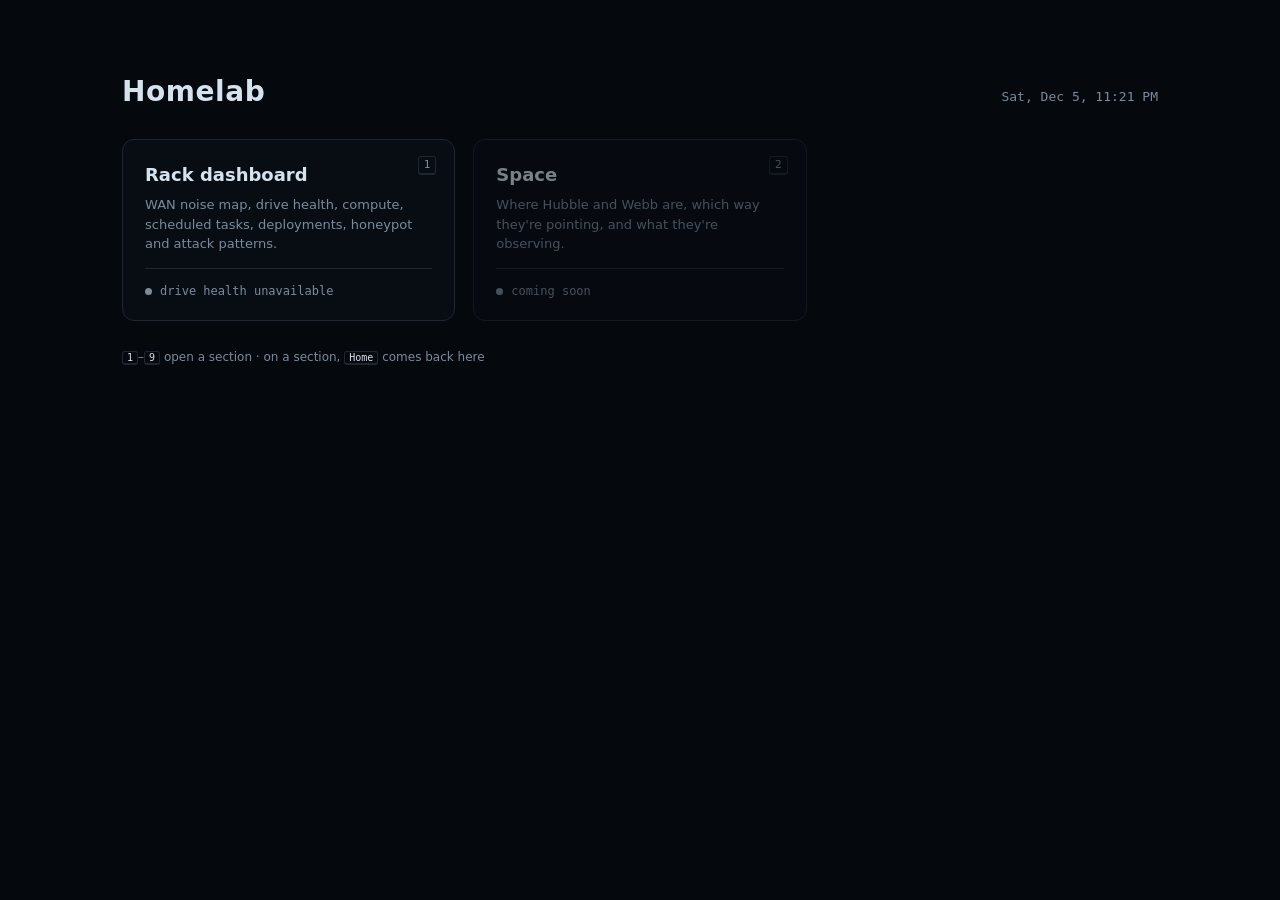
==== dashboard/static/home/index.html @ ac8a3eb6 "Export from homelab@34c40ee" ====
<!doctype html>
<html lang="en">
<head>
<meta charset="utf-8">
<!-- Served at /home/; shared assets, api/ and config.json live one level up. -->
<base href="../">
<meta name="viewport" content="width=device-width, initial-scale=1">
<title>Homelab</title>
<link rel="stylesheet" href="style.css">
<link rel="stylesheet" href="home.css">
</head>
<body class="home-page">
<main id="home">
  <header>
    <h1>Homelab</h1>
    <p class="sub" id="homeClock"></p>
  </header>

  <nav class="tiles" aria-label="Sections">
    <a class="tile" href="rack/" data-key="1">
      <span class="key">1</span>
      <h2>Rack dashboard</h2>
      <p>WAN noise map, drive health, compute, scheduled tasks, deployments, honeypot and attack patterns.</p>
      <ul class="live" id="rackLive"><li class="dim">loading…</li></ul>
    </a>
    <div class="tile soon" aria-disabled="true">
      <span class="key">2</span>
      <h2>Space</h2>
      <p>Where Hubble and Webb are, which way they're pointing, and what they're observing.</p>
      <ul class="live"><li class="dim">coming soon</li></ul>
    </div>
  </nav>

  <p class="hint"><kbd>1</kbd>–<kbd>9</kbd> open a section · on a section, <kbd>Home</kbd> comes back here</p>
</main>
<script src="home.js"></script>
</body>
</html>
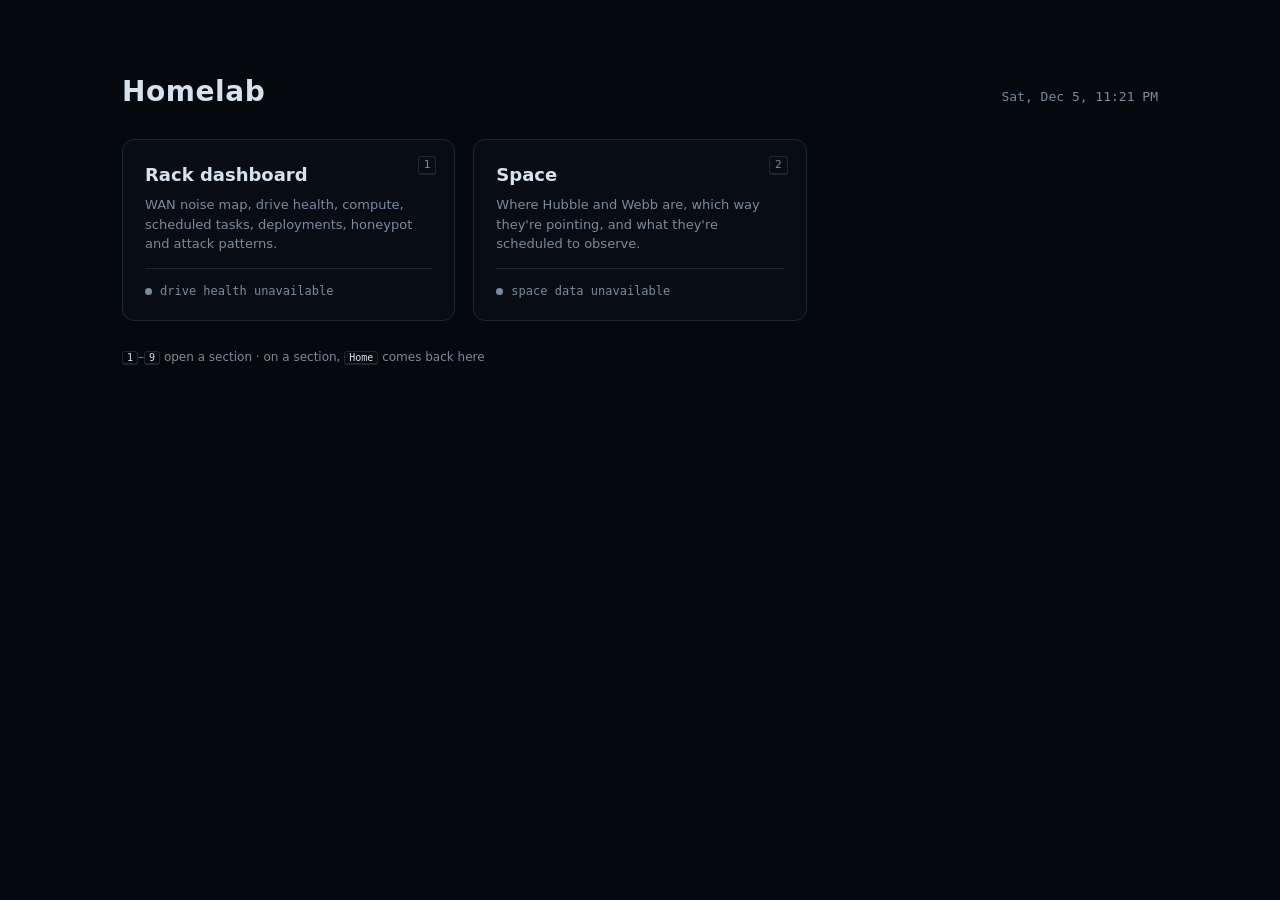
==== commit 8e66f792: "Export from homelab@cc36ddd" ====
--- a/dashboard/static/home/index.html
+++ b/dashboard/static/home/index.html
@@ -23,12 +23,12 @@
       <p>WAN noise map, drive health, compute, scheduled tasks, deployments, honeypot and attack patterns.</p>
       <ul class="live" id="rackLive"><li class="dim">loading…</li></ul>
     </a>
-    <div class="tile soon" aria-disabled="true">
+    <a class="tile" href="space/" data-key="2">
       <span class="key">2</span>
       <h2>Space</h2>
-      <p>Where Hubble and Webb are, which way they're pointing, and what they're observing.</p>
-      <ul class="live"><li class="dim">coming soon</li></ul>
-    </div>
+      <p>Where Hubble and Webb are, which way they're pointing, and what they're scheduled to observe.</p>
+      <ul class="live" id="spaceLive"><li class="dim">loading…</li></ul>
+    </a>
   </nav>
 
   <p class="hint"><kbd>1</kbd>–<kbd>9</kbd> open a section · on a section, <kbd>Home</kbd> comes back here</p>
